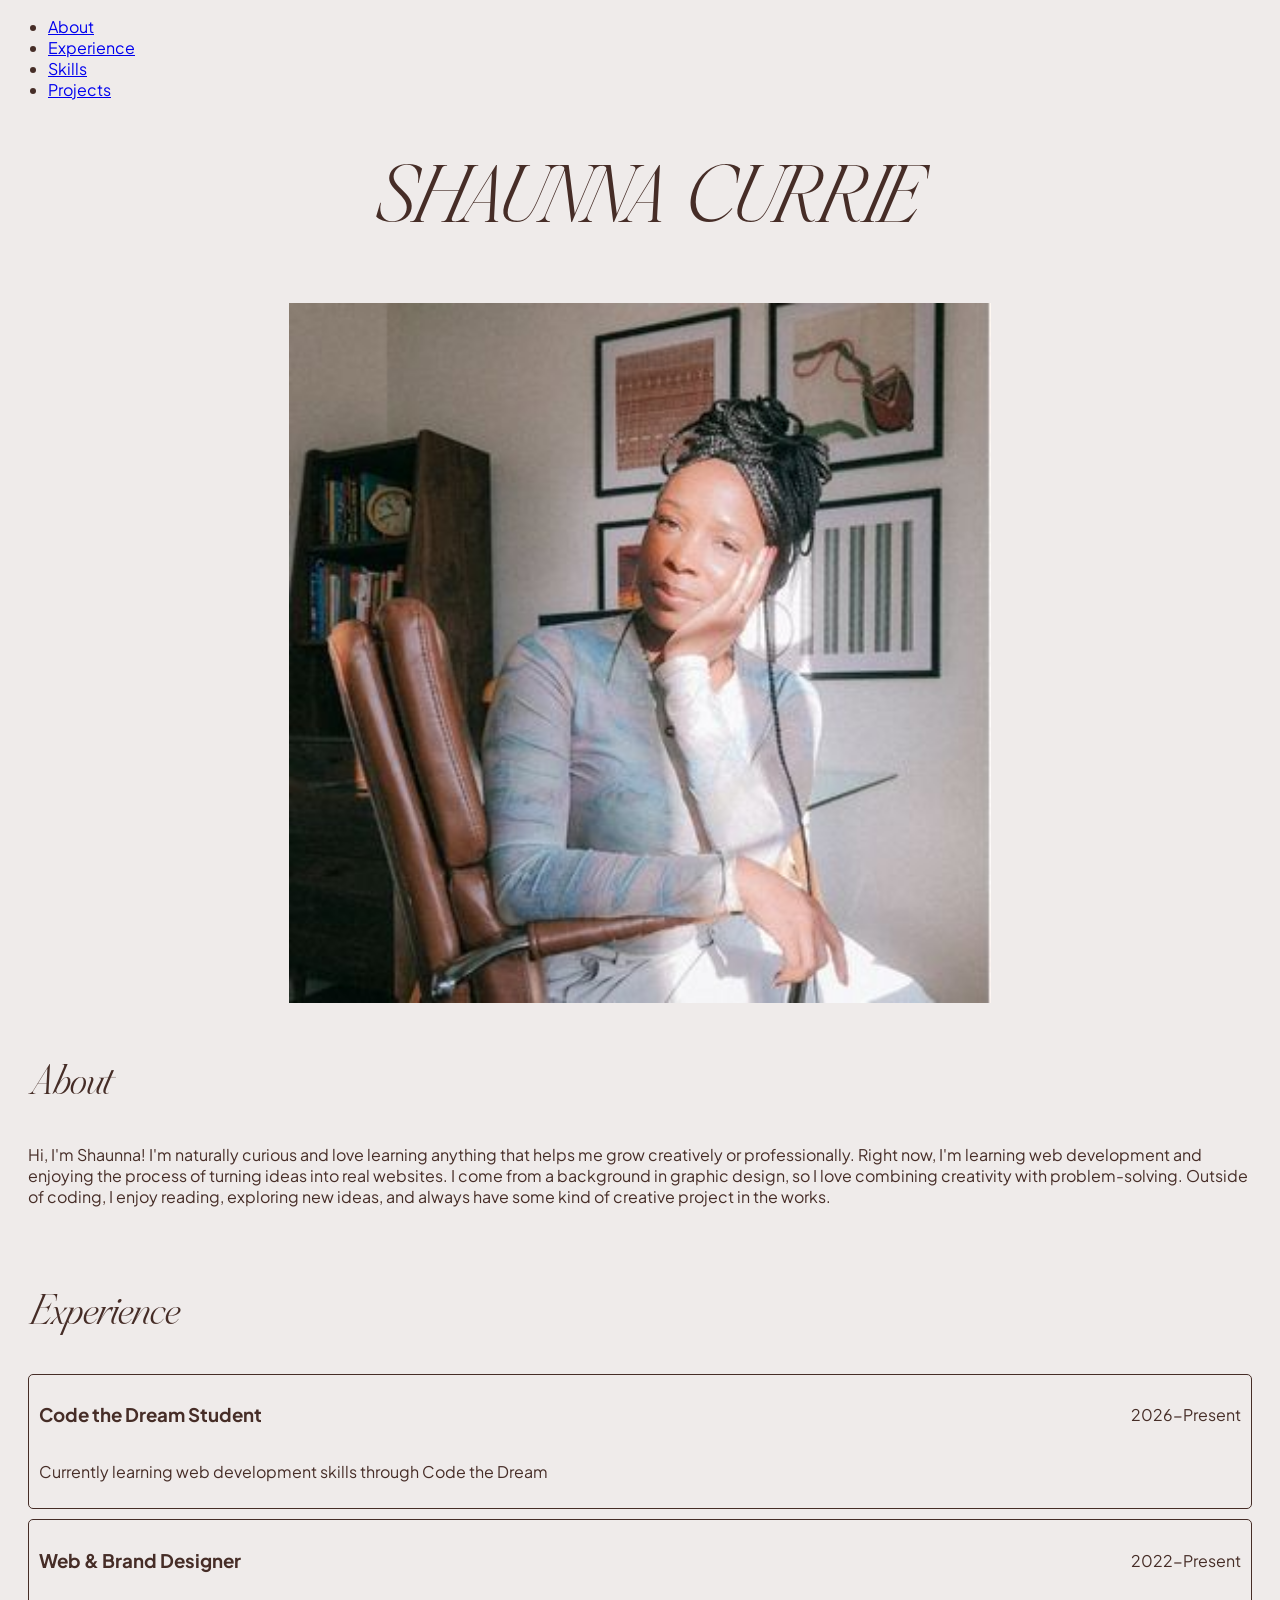
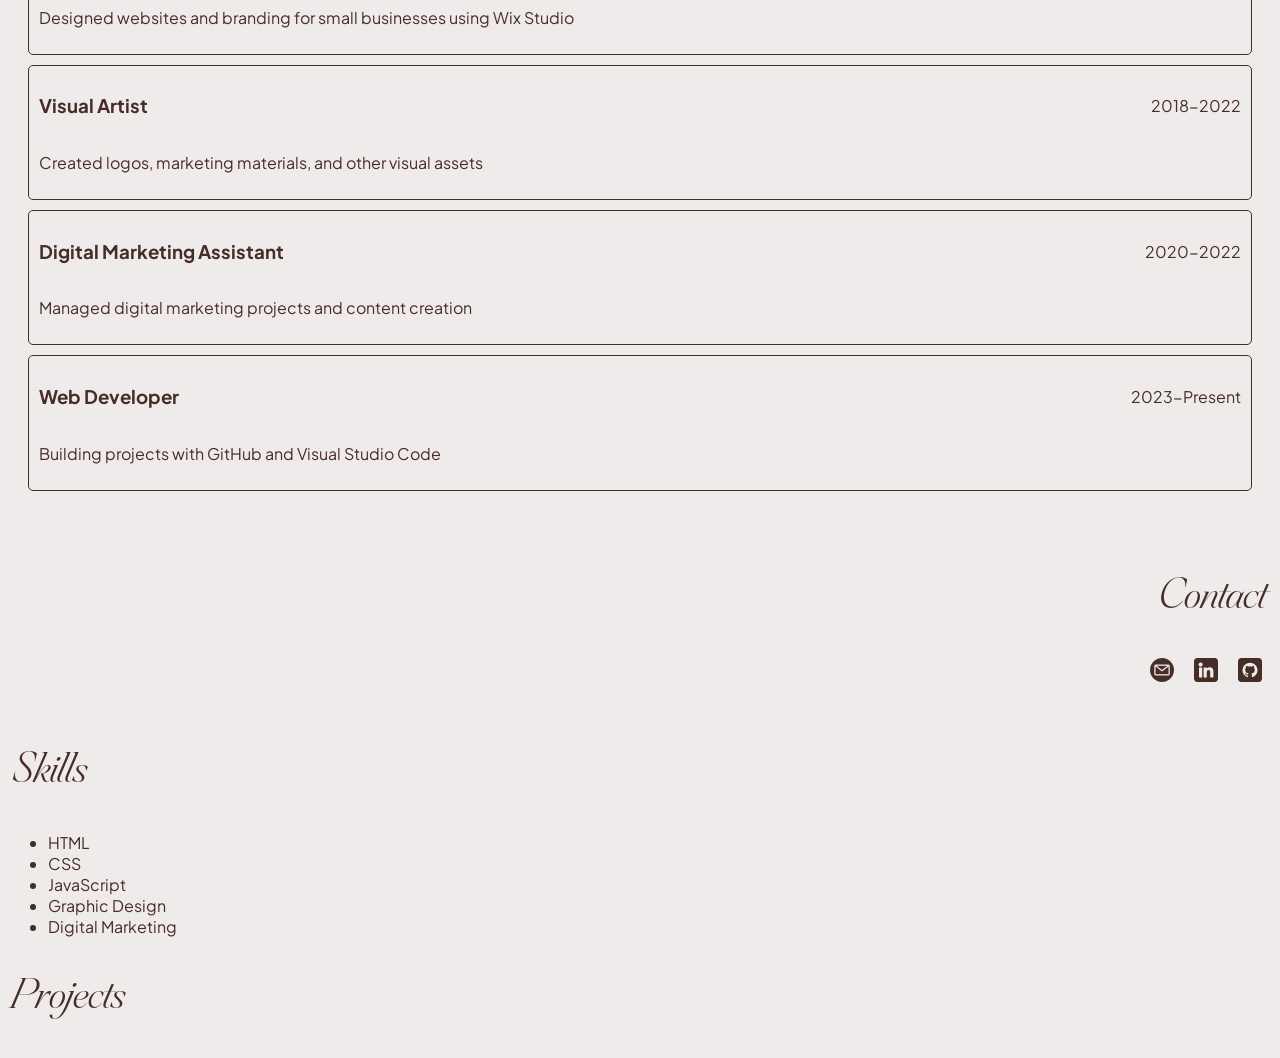
==== index.html @ 773d69e8 "boilerplate and content added" ====
<!DOCTYPE html>
<html lang="en">

<head>
    <title>Shaunna Currie's Portfolio</title>
    <meta charset="UTF-8">
    <meta name="viewport" content="width=device-width, initial-scale=1.0">

    <link rel="stylesheet" href="css/index.css">

    <link rel="preconnect" href="https://fonts.googleapis.com">
    <link rel="preconnect" href="https://fonts.gstatic.com" crossorigin>
    <link href="https://fonts.googleapis.com/css2?family=Plus+Jakarta+Sans:ital,wght@0,200..800;1,200..800&display=swap" rel="stylesheet">
</head>

<body>
<nav>
    <ul>
        <li><a href="#About">About</a></li>
        <li><a href="#Experience">Experience</a></li>
        <li><a href="#Skills">Skills</a></li>
        <li><a href="#Projects">Projects</a></li>
    </ul>
</nav>

<h1>Shaunna Currie</h1>

<img class="profile-img" src="images/aboutpage.jpg" alt="Shaunna Currie">

<section id ="About">
<h2>About</h2>
<p>Hi, I'm Shaunna! I'm naturally curious and love learning anything that helps
    me grow creatively or professionally. Right now, I'm learning web development
    and enjoying the process of turning ideas into real websites. I come from a
    background in graphic design, so I love combining creativity with
    problem-solving. Outside of coding, I enjoy reading, exploring new ideas,
    and always have some kind of creative project in the works.</p>
</section>

<section id="Experience">
    <h2>Experience</h2>
    <ul>
        <li>
            <div class="experience-header">
                <h3>Code the Dream Student</h3>
                <span>2026-Present</span>
            </div>
            <p>Currently learning web development skills through Code the Dream</p>
        </li>

        <li>
            <div class="experience-header">
                <h3>Web & Brand Designer</h3>
                <span>2022-Present</span>
            </div>
            <p>Designed websites and branding for small businesses using Wix Studio</p>
        </li>

        <li>
            <div class="experience-header">
                <h3>Visual Artist</h3>
                <span>2018-2022</span>
            </div>
            <p>Created logos, marketing materials, and other visual assets</p>
        </li>

        <li>
            <div class="experience-header">
                <h3>Digital Marketing Assistant</h3>
                <span>2020-2022</span>
            </div>
            <p>Managed digital marketing projects and content creation</p>
        </li>
        <li>
            <div class="experience-header">
                <h3>Web Developer</h3>
                <span>2023-Present</span>
            </div>
            <p>Building projects with GitHub and Visual Studio Code</p>
        </li>
    </ul>
</section>

<section id="Contact">
    <h2>Contact</h2>
    <ul>
    <li><a href="mailto:leeshaunnaslaughter@gmail.com">
        <img src="icons/email.png" alt="Email"></a></li>

    <li><a href="https://www.linkedin.com/in/shaunnacurrie/" target="_blank" rel="noopener noreferrer">
        <img src="icons/linkedin.png" alt="LinkedIn"></a></li>
        
    <li><a href="https://github.com/shaunna1116" target="_blank" rel="noopener noreferrer">
        <img src="icons/github.png" alt="GitHub"></a></li>
</ul>
</section>

<section id="Skills">
    <h2>Skills</h2>
    <ul>
        <li>HTML</li>
        <li>CSS</li>
        <li>JavaScript</li>
        <li>Graphic Design</li>
        <li>Digital Marketing</li>
    </ul>
</section>

<section id="Projects">
    <h2>Projects</h2>
    <ul>
        
    </ul>
</section>

</body>
</html>
---- css/index.css ----
@font-face {
    font-family: 'Bethany Elingston';
    src: url('../fonts/Bethany Elingston.otf');
}

@font-face {
    font-family: 'Griffiths';
    src: url('../fonts/Griffiths.otf');
}

body {
    background-color: #efebea;
    color: #462d27;
}

h1 {
    font-family: 'Griffiths', sans-serif;
    font-size: 80px;
    font-weight: 200;
    letter-spacing: -.2px;
    text-transform: uppercase;
    text-align: center;
}

h2{
    font-family: 'Griffiths', sans-serif;
    font-size: 42px;
    font-weight: 200;
}

p {
    font-family: 'Plus Jakarta Sans', sans-serif;
    font-size: 16px;
    font-weight: 400;
}

li {
    font-family: 'Plus Jakarta Sans', sans-serif;
}

a {
    font-family: 'Plus Jakarta Sans', sans-serif;
}

.profile-img {
    max-width: 100%;
    height: 700px;
    object-fit: cover;
    display: block;
    margin: 0 auto;
}

#About {
 margin: 10px;
 padding: 10px;     
}

#Experience {
    margin: 10px;
    padding: 10px;
}

#Experience li {
    background-color: #efebea;
    padding: 10px;
    margin-bottom: 10px;
    border-radius: 5px;
    border: 1px solid #462d27;
}
.experience-header {
    display: flex;
    justify-content: space-between;
    align-items: center;
}

#Experience ul {
    list-style-type: none;
    padding: 0;
}

#Contact {
    margin-bottom: 10px;
    padding: 10px;
    text-align: right;
}

#Contact ul {
    display: inline-block;
    text-align: left;
    display: flex;
    justify-content: right;
    gap: 20px;
    list-style-type: none;
    padding: 0;
}
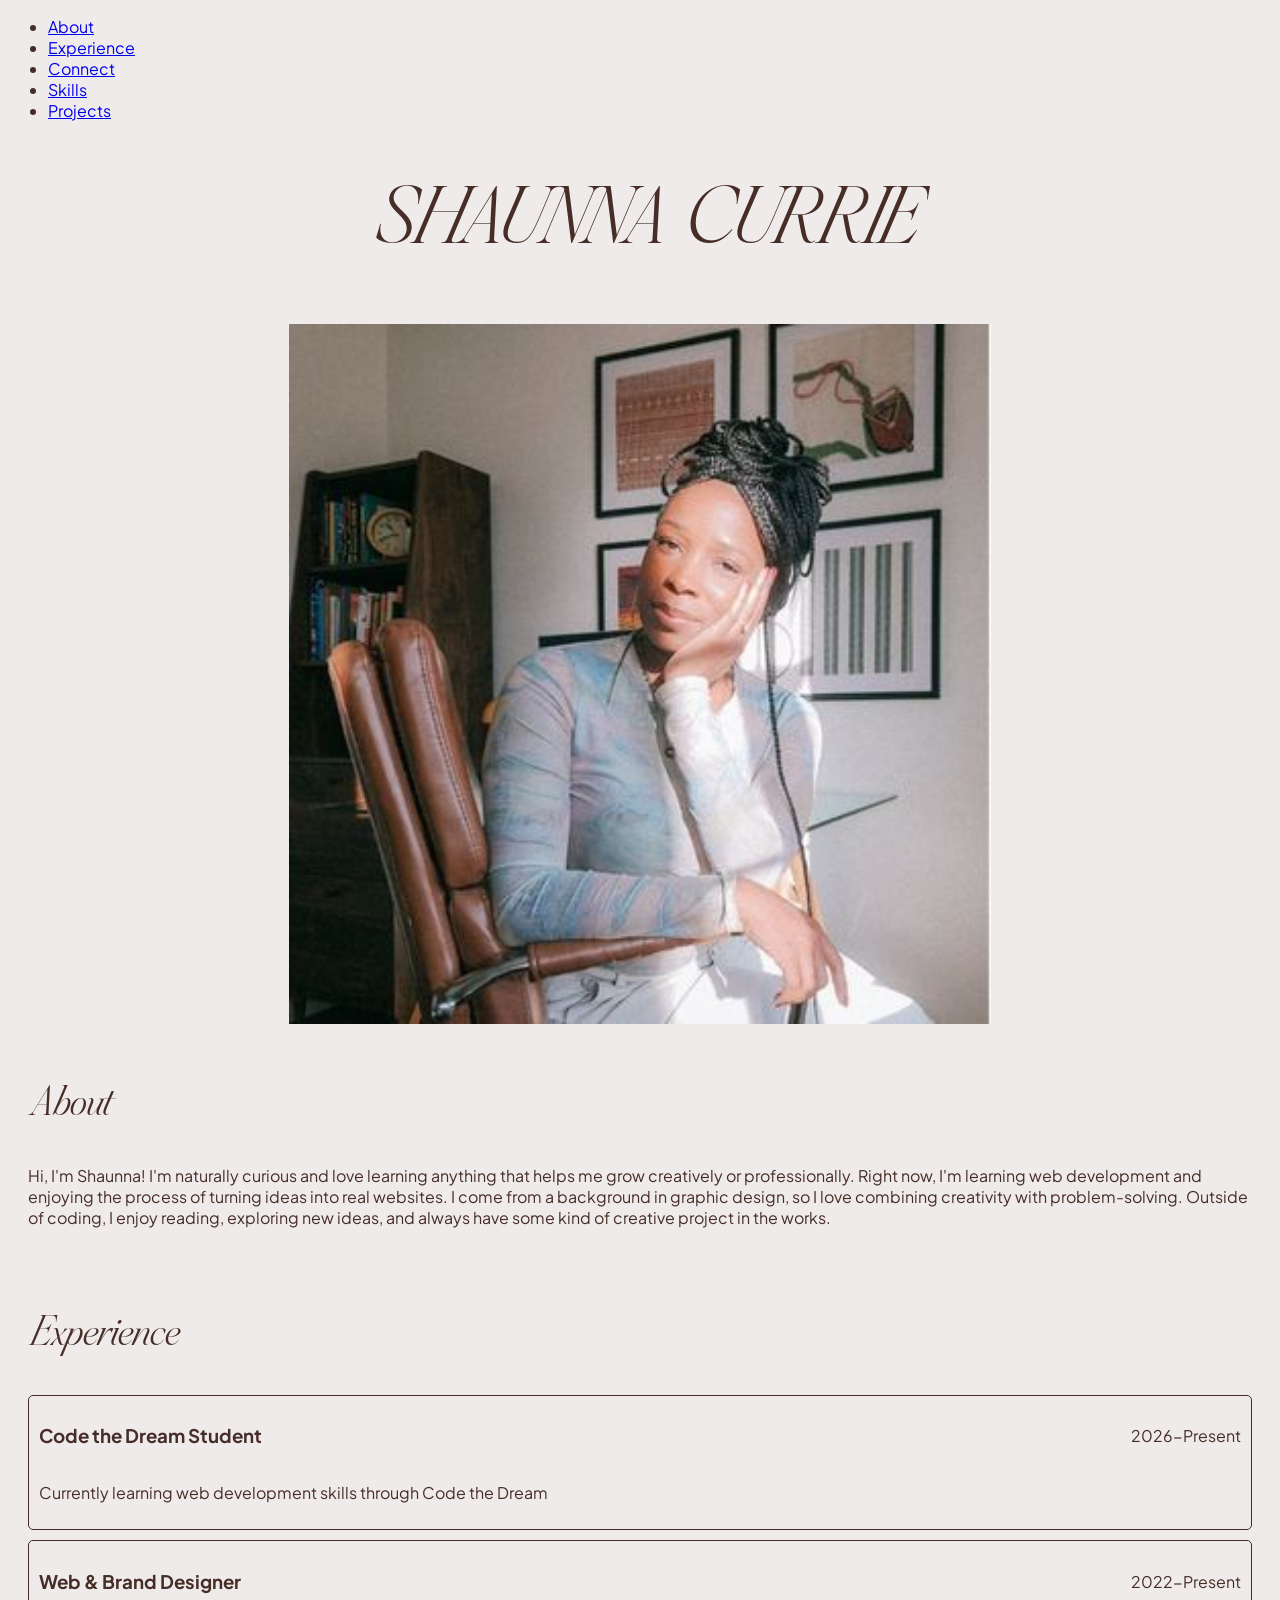
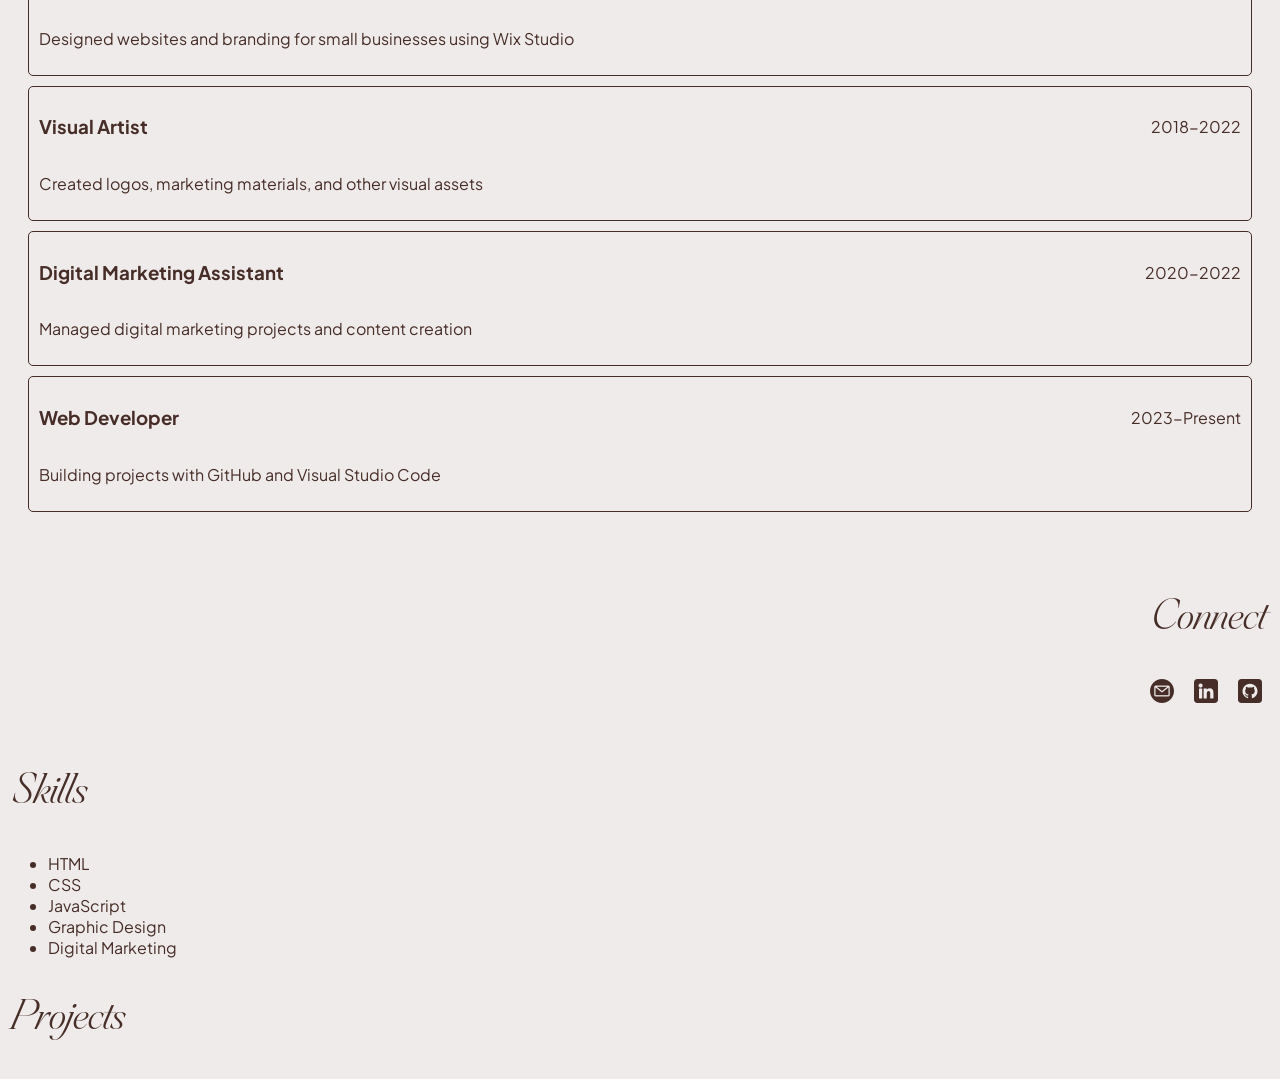
==== commit 949ba57e: "fix lesson 6 revisions" ====
--- a/index.html
+++ b/index.html
@@ -18,6 +18,7 @@
     <ul>
         <li><a href="#About">About</a></li>
         <li><a href="#Experience">Experience</a></li>
+        <li><a href="#Connect">Connect</a></li>
         <li><a href="#Skills">Skills</a></li>
         <li><a href="#Projects">Projects</a></li>
     </ul>
@@ -81,15 +82,15 @@
     </ul>
 </section>
 
-<section id="Contact">
-    <h2>Contact</h2>
+<section id="Connect">
+    <h2>Connect</h2>
     <ul>
     <li><a href="mailto:leeshaunnaslaughter@gmail.com">
         <img src="icons/email.png" alt="Email"></a></li>
 
     <li><a href="https://www.linkedin.com/in/shaunnacurrie/" target="_blank" rel="noopener noreferrer">
         <img src="icons/linkedin.png" alt="LinkedIn"></a></li>
-        
+
     <li><a href="https://github.com/shaunna1116" target="_blank" rel="noopener noreferrer">
         <img src="icons/github.png" alt="GitHub"></a></li>
 </ul>
--- a/css/index.css
+++ b/css/index.css
@@ -78,13 +78,13 @@
     padding: 0;
 }
 
-#Contact {
+#Connect {
     margin-bottom: 10px;
     padding: 10px;
     text-align: right;
 }
 
-#Contact ul {
+#Connect ul {
     display: inline-block;
     text-align: left;
     display: flex;
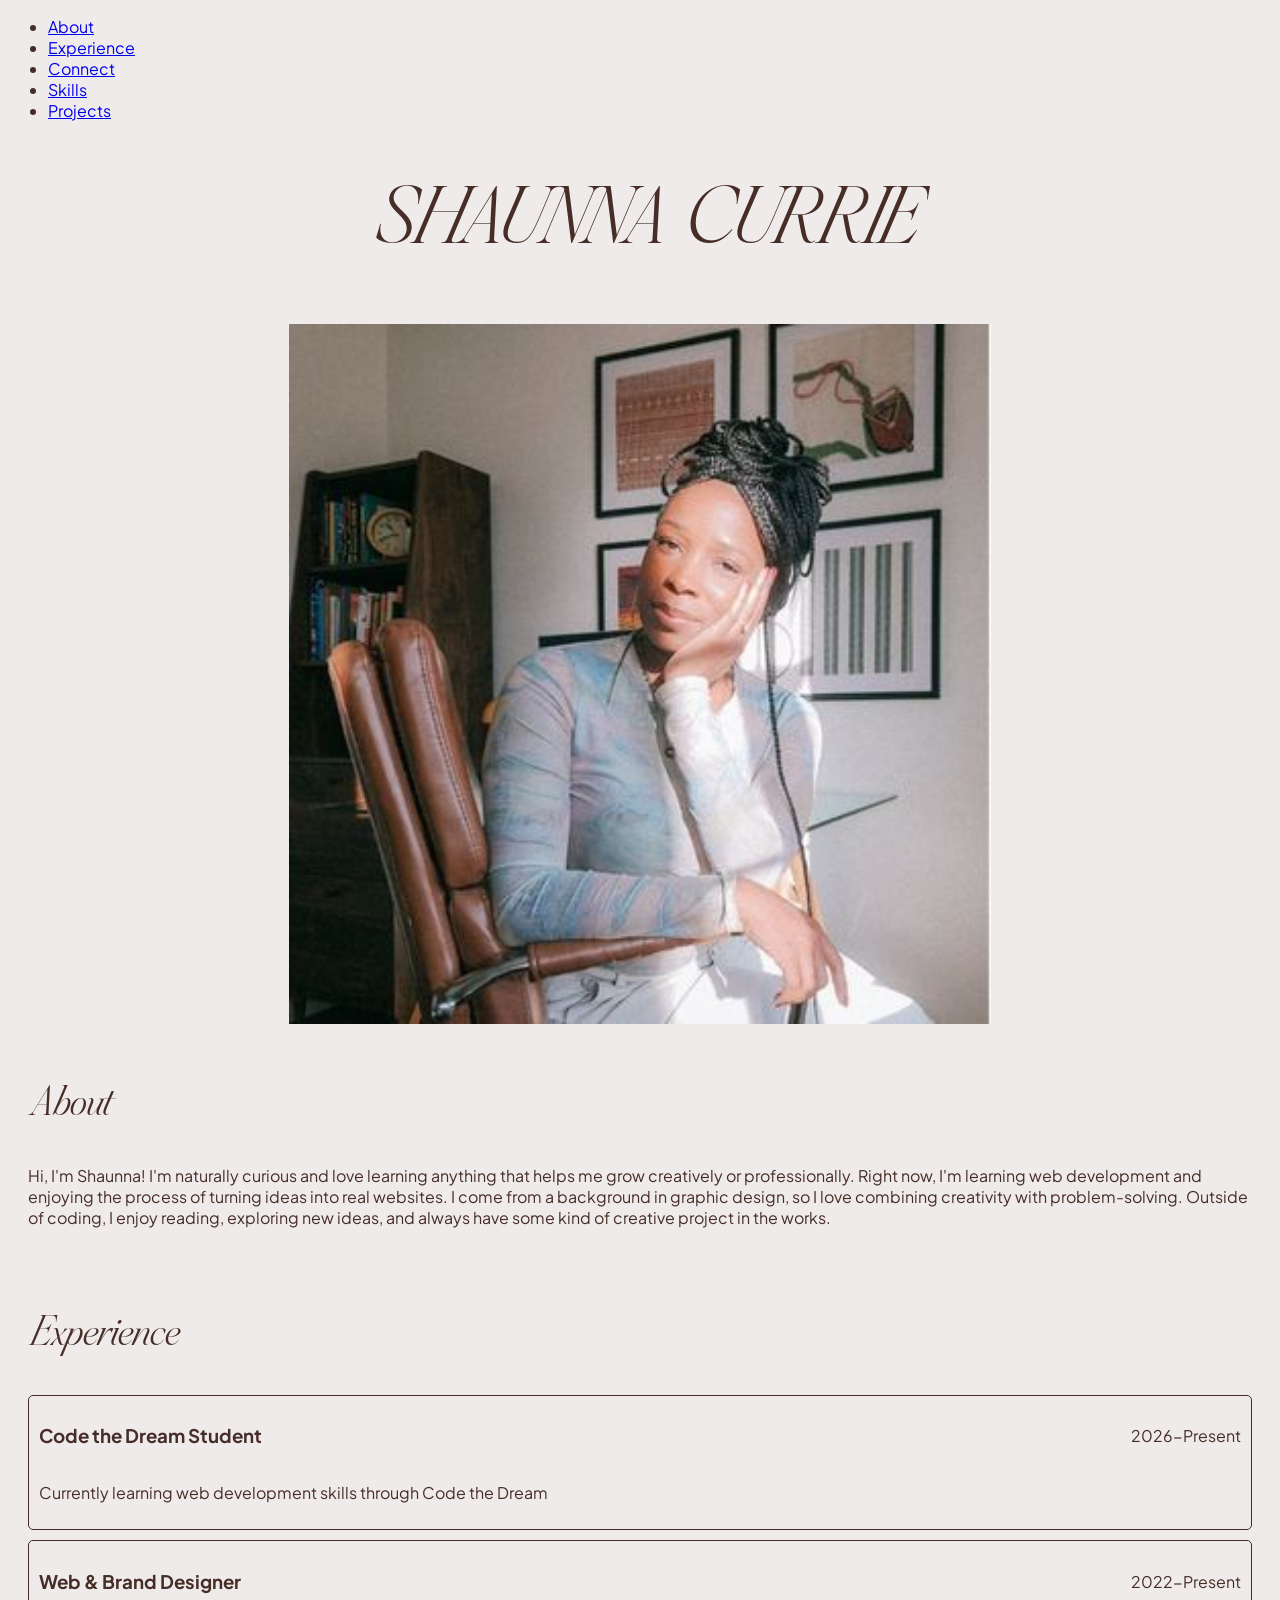
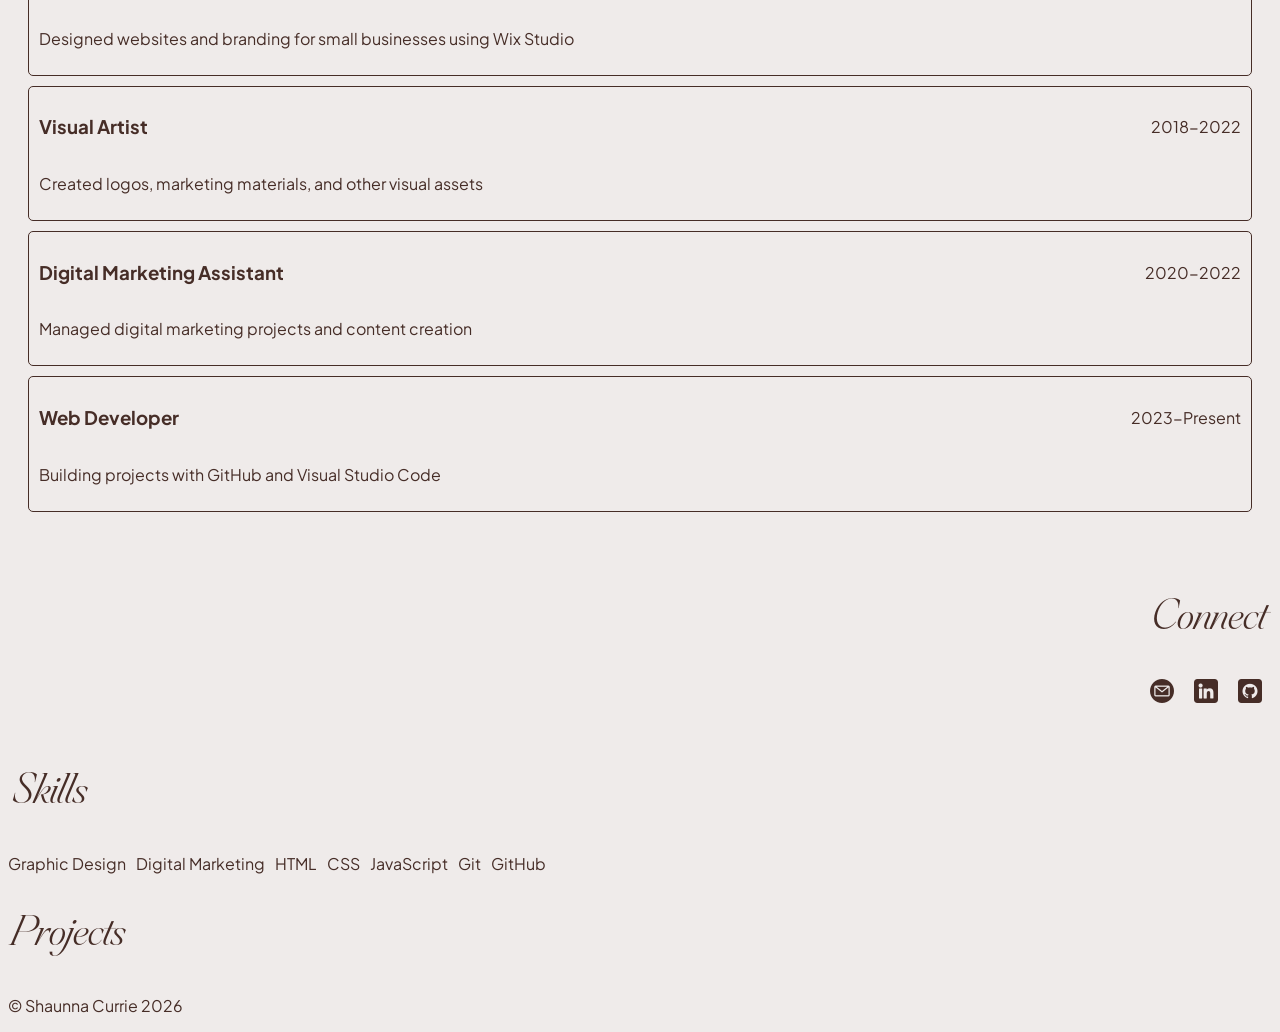
==== commit fe7ea8e7: "js added, created footer and skill" ====
--- a/index.html
+++ b/index.html
@@ -99,9 +99,6 @@
 <section id="Skills">
     <h2>Skills</h2>
     <ul>
-        <li>HTML</li>
-        <li>CSS</li>
-        <li>JavaScript</li>
         <li>Graphic Design</li>
         <li>Digital Marketing</li>
     </ul>
@@ -114,5 +111,7 @@
     </ul>
 </section>
 
+<script src="js/index.js"></script>
+
 </body>
 </html>
--- a/css/index.css
+++ b/css/index.css
@@ -94,4 +94,12 @@
     padding: 0;
 }
 
+#Skills ul {
+    display: flex;
+    flex-wrap: wrap;
+    gap: 10px;
+    list-style-type: none;
+    padding: 0;
+}
 
+
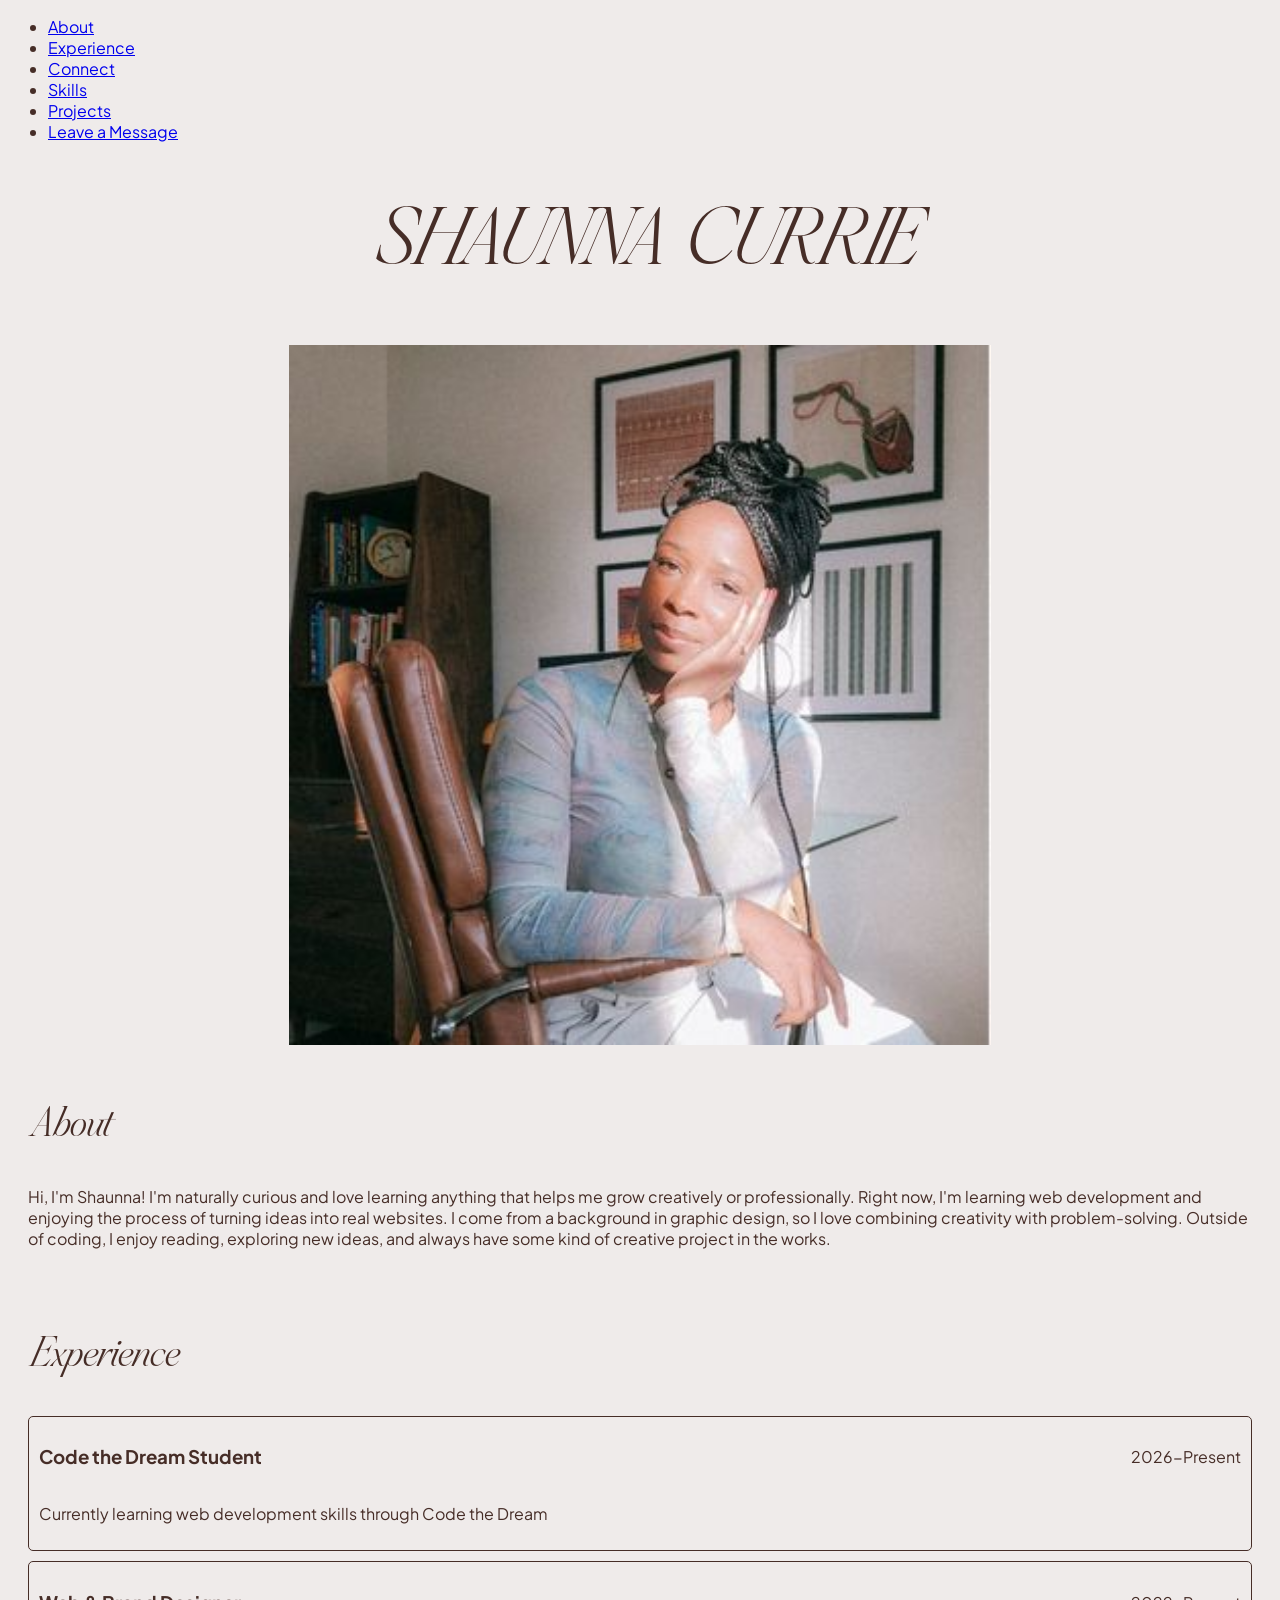
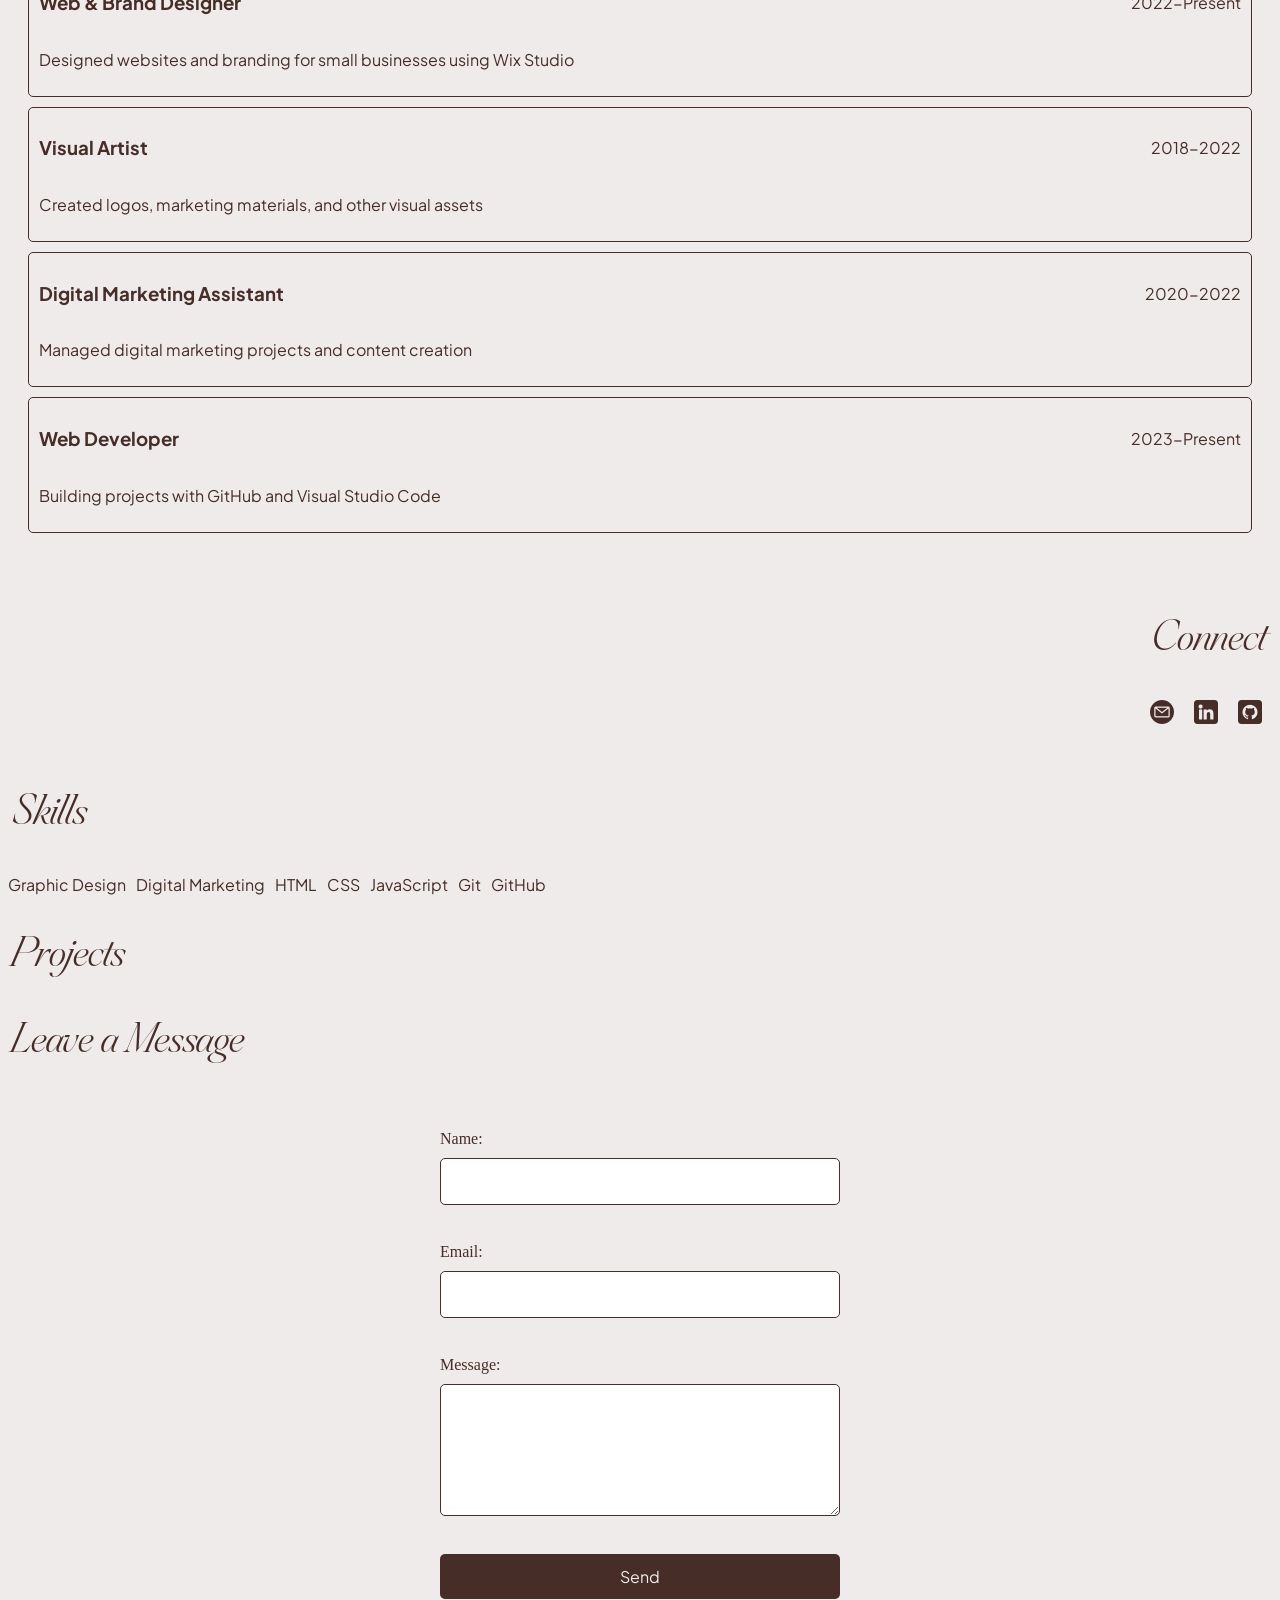
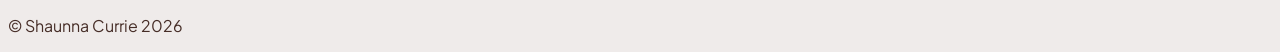
==== commit 3e5e2de8: "form and functionality added" ====
--- a/index.html
+++ b/index.html
@@ -21,6 +21,7 @@
         <li><a href="#Connect">Connect</a></li>
         <li><a href="#Skills">Skills</a></li>
         <li><a href="#Projects">Projects</a></li>
+        <li><a href="#LeaveMessage">Leave a Message</a></li>
     </ul>
 </nav>
 
@@ -111,6 +112,32 @@
     </ul>
 </section>
 
+<section id="LeaveMessage">
+    <h2>Leave a Message</h2>
+    <form name="leave_message">
+        <br>
+        <label for="username">Name:</label>
+        <input type="text" name="userName" id="username" required>
+
+        <br>
+        <label for="email">Email:</label>
+        <input type="email" name="userEmail" id="email" required>
+
+        <br>
+        <label for="message">Message:</label>
+        <textarea name="userMessage" id="message" required></textarea>
+
+        <br>
+        <button type="submit">Send</button>
+    </form>
+</section>
+
+<section id="Messages">
+    <h2>Messages</h2>
+    <ul id="message-list"></ul>
+    
+</section>
+
 <script src="js/index.js"></script>
 
 </body>
--- a/css/index.css
+++ b/css/index.css
@@ -102,4 +102,65 @@
     padding: 0;
 }
 
+#LeaveMessage form {
+    display: flex;
+    flex-direction: column;
+    gap: 10px;
+    max-width: 400px;
+    margin: 0 auto;
+}
 
+#LeaveMessage input {
+    width: 100%;
+    padding: 12px;
+    border: 1px solid #462d27;
+    border-radius: 5px;
+    font-size: 16px;
+    font-family: 'Plus Jakarta Sans', sans-serif;
+    box-sizing: border-box;
+}
+
+#LeaveMessage textarea {
+    width: 100%;
+    padding: 44px;
+    border: 1px solid #462d27;
+    border-radius: 5px;
+    font-size: 16px;
+    font-family: 'Plus Jakarta Sans', sans-serif;
+    box-sizing: border-box;
+}
+
+#LeaveMessage textarea {
+    resize: vertical;
+    min-height: 120px;
+}
+
+#LeaveMessage button {
+    padding: 12px 20px;
+    font-size: 16px;
+    min-height: 44px;
+    cursor: pointer;
+}
+
+#LeaveMessage button[type="submit"] {
+    background-color: #462d27;
+    color: #efebea;
+    padding: 12px;
+    border: none;
+    border-radius: 5px;
+    cursor: pointer;
+    font-family: 'Plus Jakarta Sans', sans-serif;
+}
+
+#Messages:has(ul:empty) {
+    display: none;
+}   
+
+#message-list {
+    list-style-type: none;
+    padding: 0;
+}
+
+
+
+
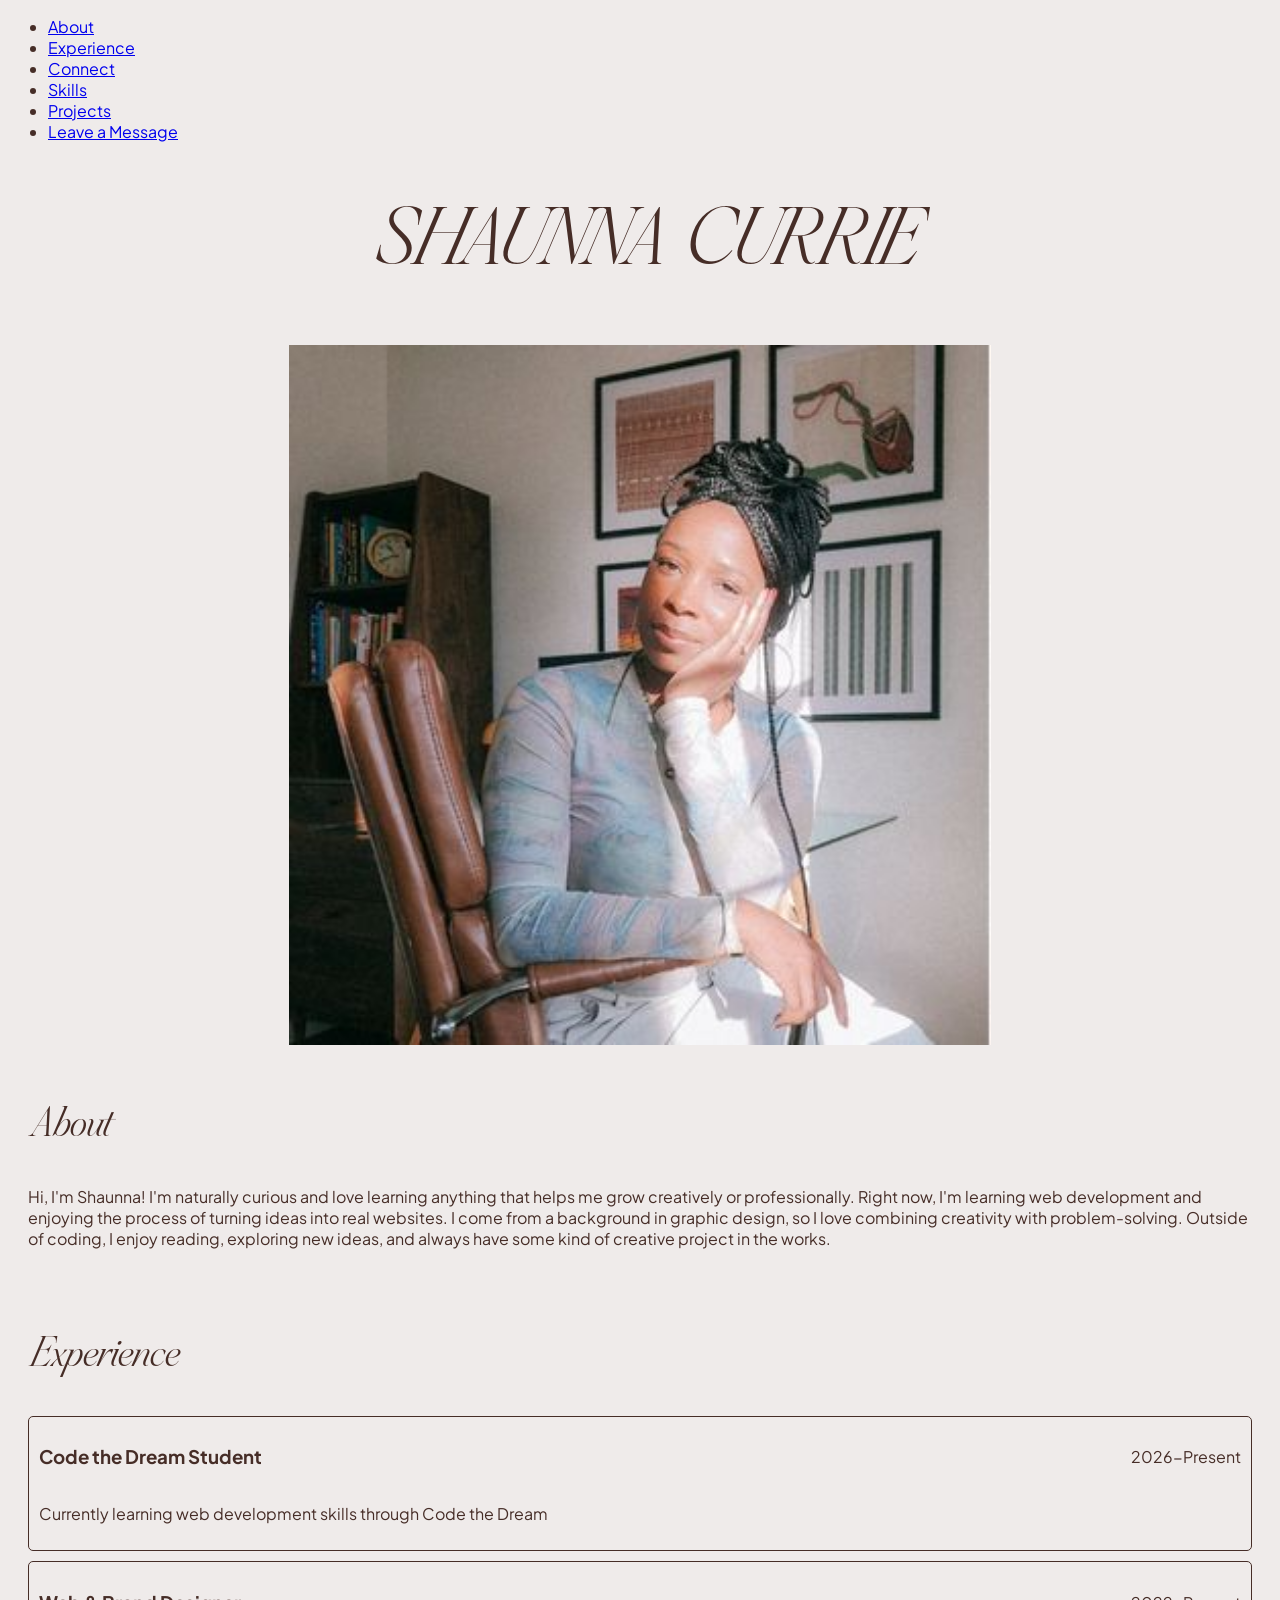
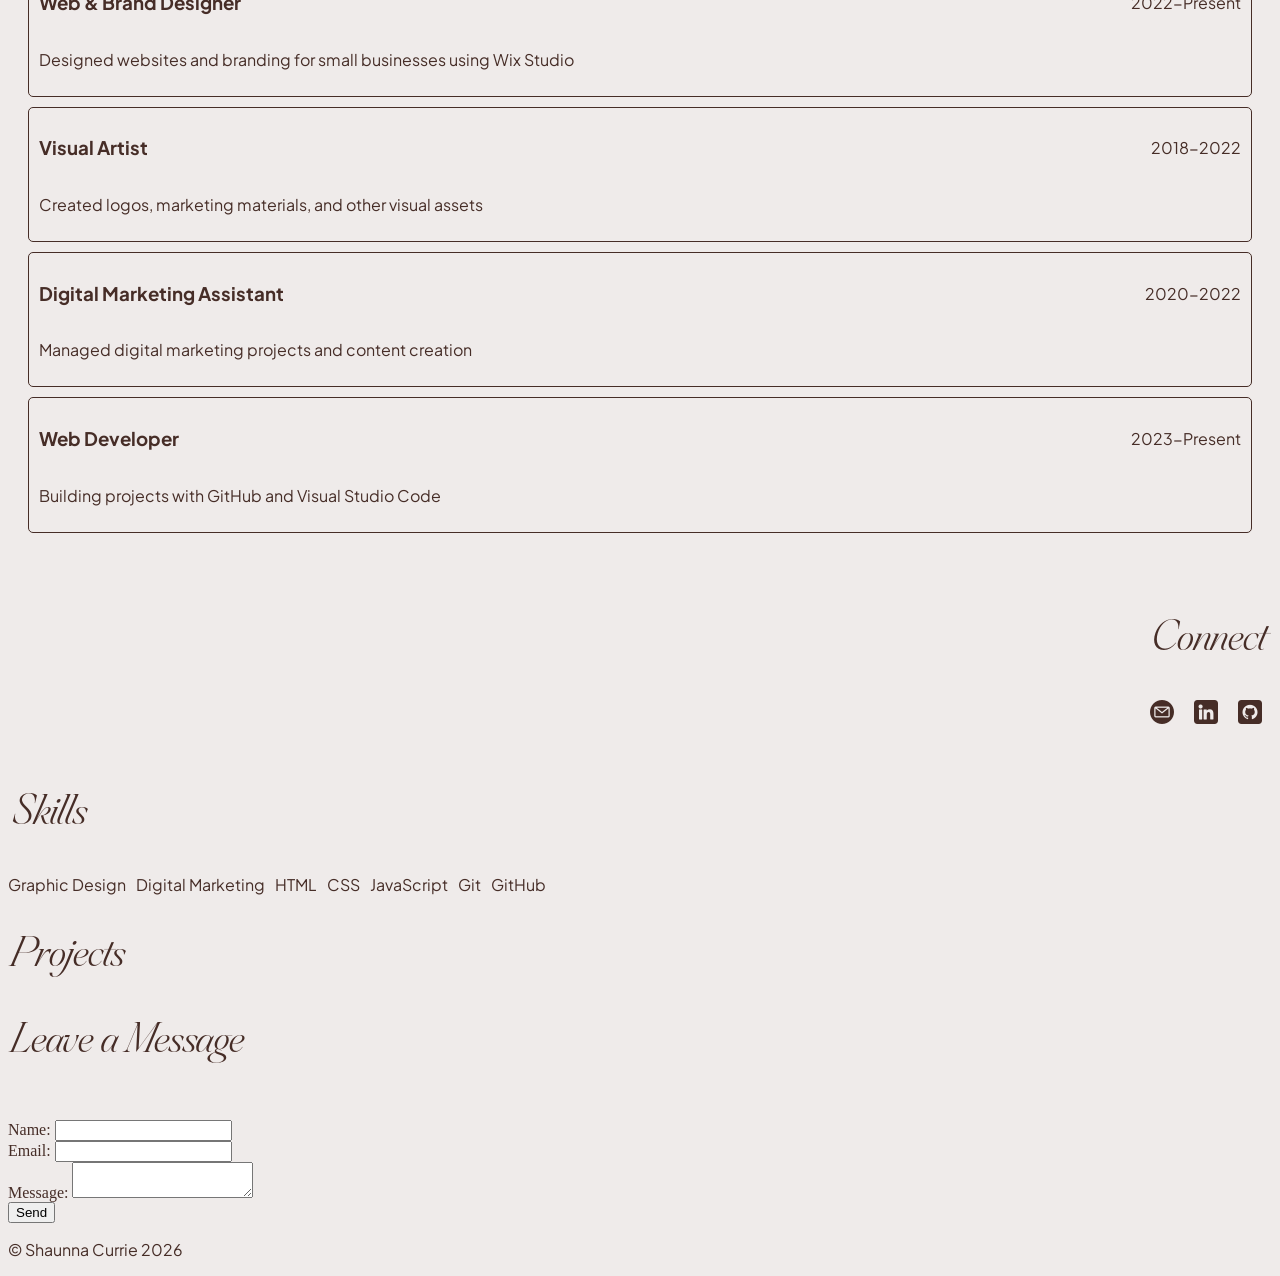
==== commit cbaafa91: "address feedback updates" ====
--- a/index.html
+++ b/index.html
@@ -21,7 +21,7 @@
         <li><a href="#Connect">Connect</a></li>
         <li><a href="#Skills">Skills</a></li>
         <li><a href="#Projects">Projects</a></li>
-        <li><a href="#LeaveMessage">Leave a Message</a></li>
+        <li><a href="#Leave a Message">Leave a Message</a></li>
     </ul>
 </nav>
 
@@ -112,30 +112,30 @@
     </ul>
 </section>
 
-<section id="LeaveMessage">
+<section id="Leave a Message">
     <h2>Leave a Message</h2>
     <form name="leave_message">
         <br>
         <label for="username">Name:</label>
-        <input type="text" name="userName" id="username" required>
+        <input type="text" name="usersName" id="username" required>
 
         <br>
         <label for="email">Email:</label>
-        <input type="email" name="userEmail" id="email" required>
+        <input type="email" name="usersEmail" id="email" required>
 
         <br>
         <label for="message">Message:</label>
-        <textarea name="userMessage" id="message" required></textarea>
+        <textarea name="usersMessage" id="message" required></textarea>
 
         <br>
         <button type="submit">Send</button>
     </form>
 </section>
 
-<section id="Messages">
+<section id="messages">
     <h2>Messages</h2>
     <ul id="message-list"></ul>
-    
+
 </section>
 
 <script src="js/index.js"></script>
--- a/css/index.css
+++ b/css/index.css
@@ -152,7 +152,7 @@
     font-family: 'Plus Jakarta Sans', sans-serif;
 }
 
-#Messages:has(ul:empty) {
+#messages:has(ul:empty) {
     display: none;
 }   
 
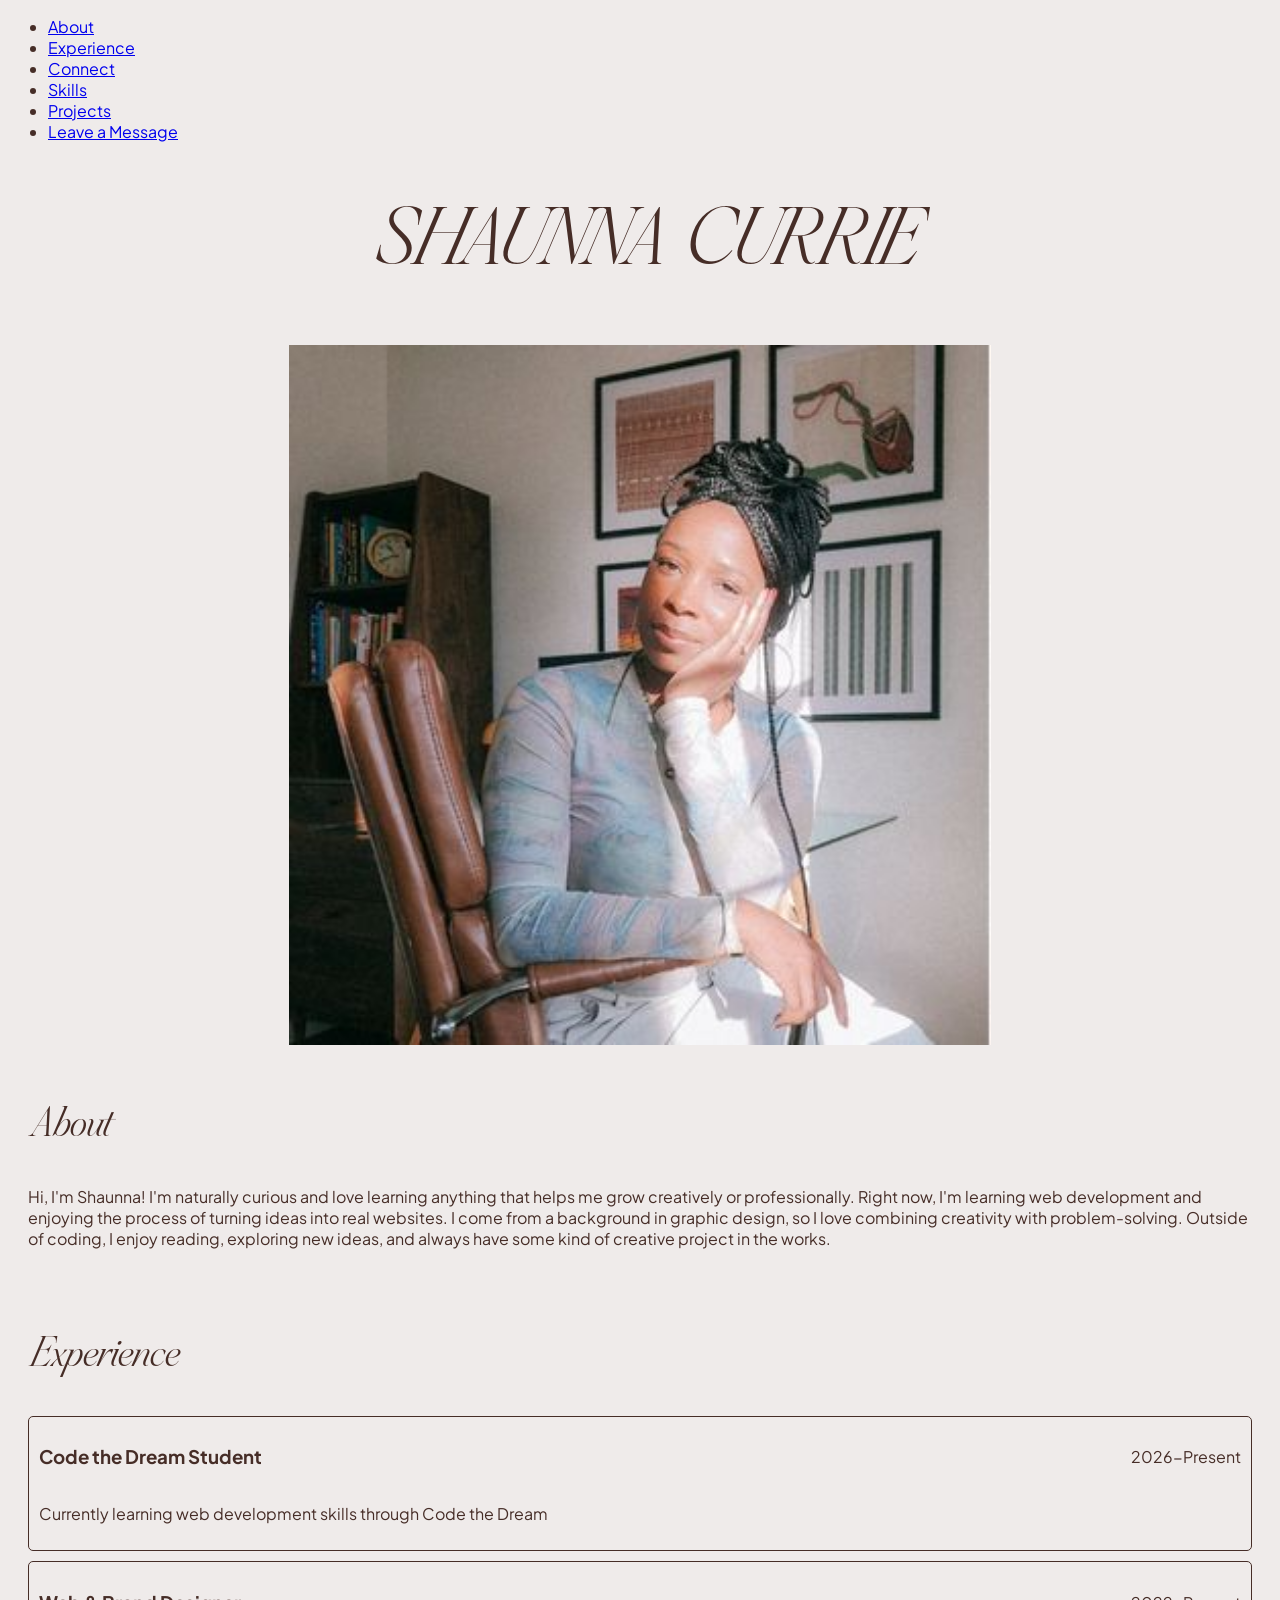
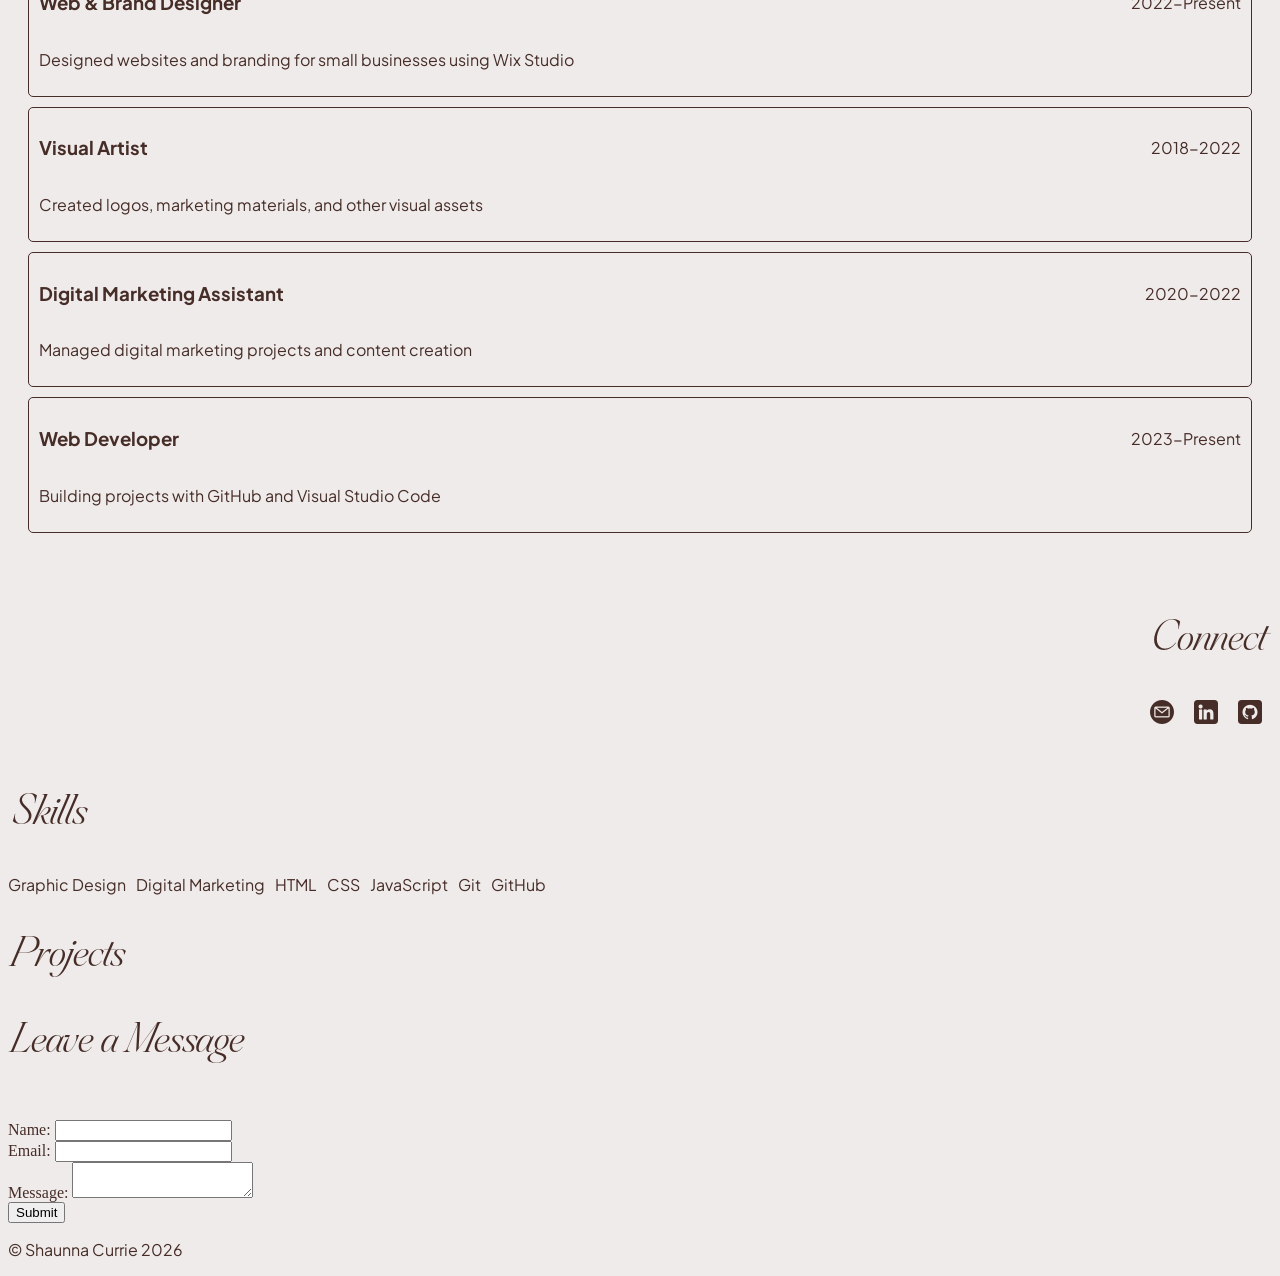
==== commit d83ae513: "update message section" ====
--- a/index.html
+++ b/index.html
@@ -21,7 +21,7 @@
         <li><a href="#Connect">Connect</a></li>
         <li><a href="#Skills">Skills</a></li>
         <li><a href="#Projects">Projects</a></li>
-        <li><a href="#Leave a Message">Leave a Message</a></li>
+        <li><a href="#leave_message">Leave a Message</a></li>
     </ul>
 </nav>
 
@@ -112,7 +112,7 @@
     </ul>
 </section>
 
-<section id="Leave a Message">
+<section id="leave_message">
     <h2>Leave a Message</h2>
     <form name="leave_message">
         <br>
@@ -128,7 +128,7 @@
         <textarea name="usersMessage" id="message" required></textarea>
 
         <br>
-        <button type="submit">Send</button>
+        <button type="submit">Submit</button>
     </form>
 </section>
 
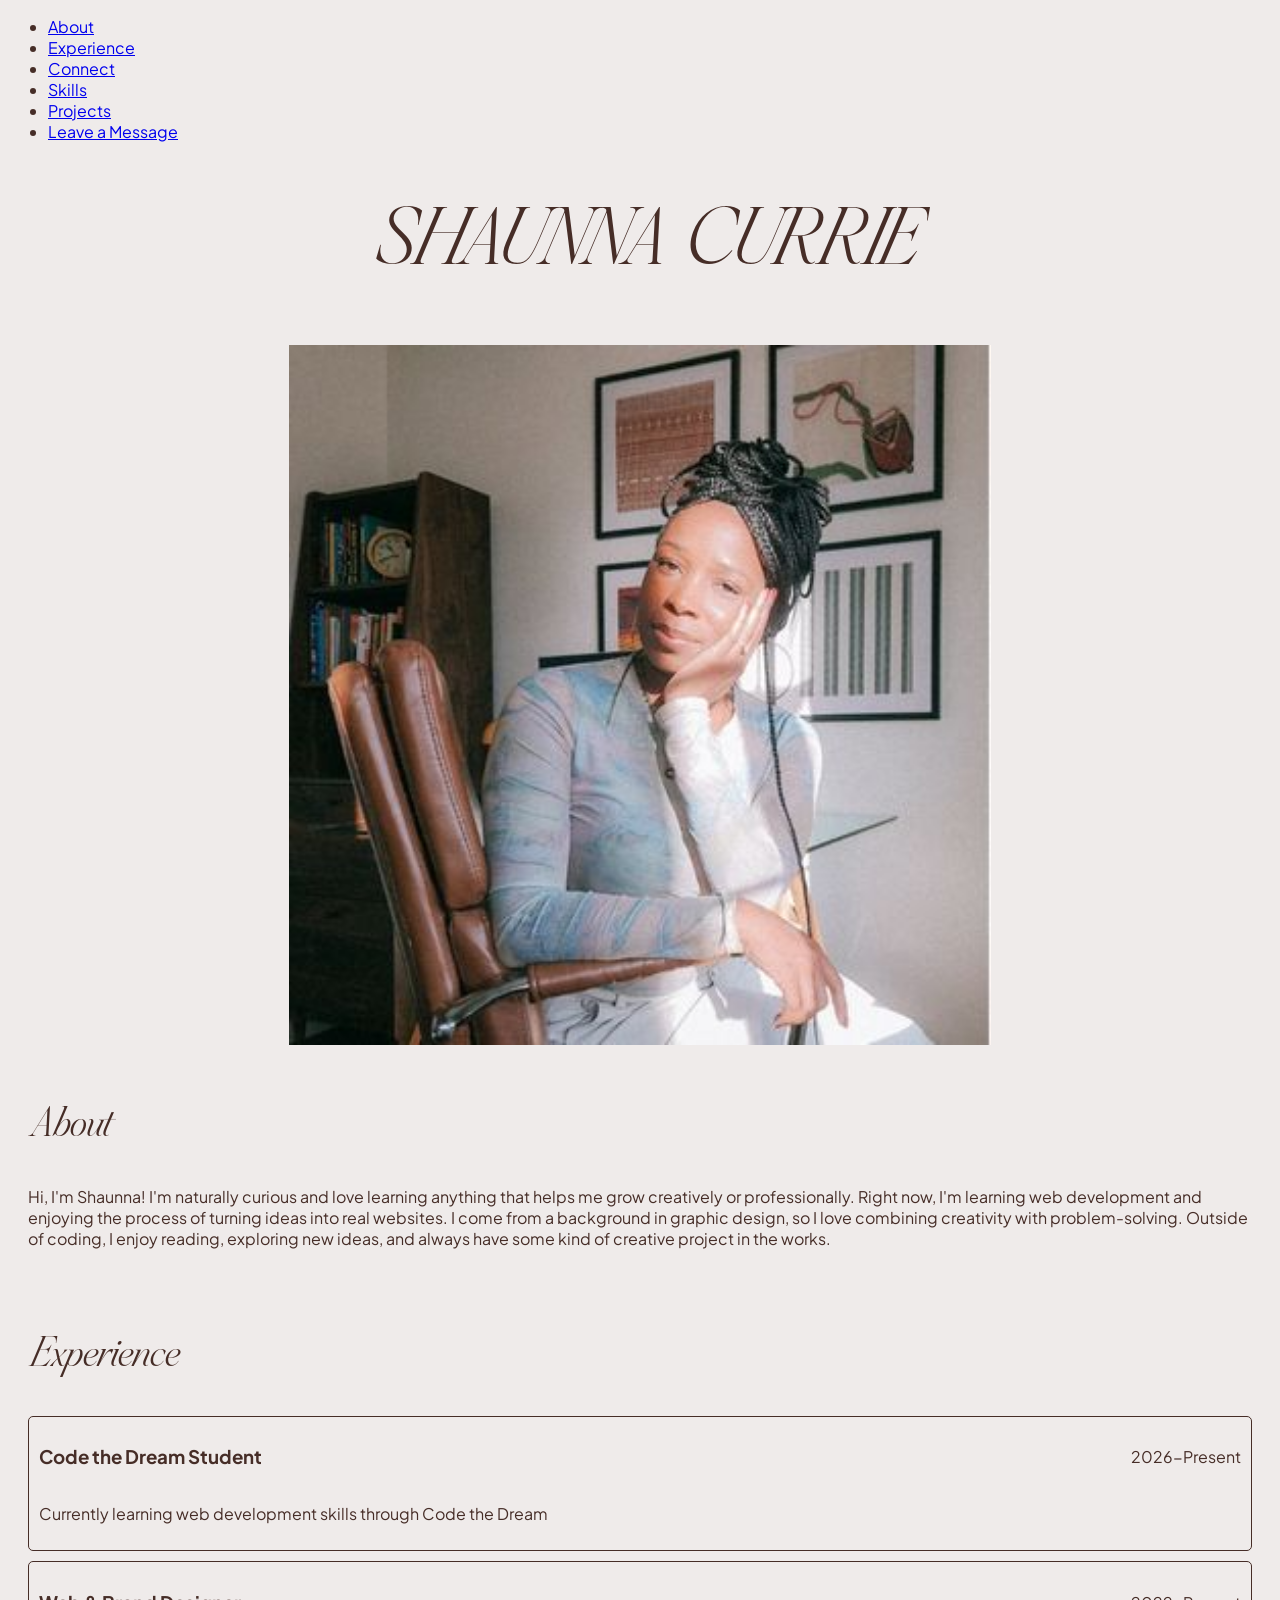
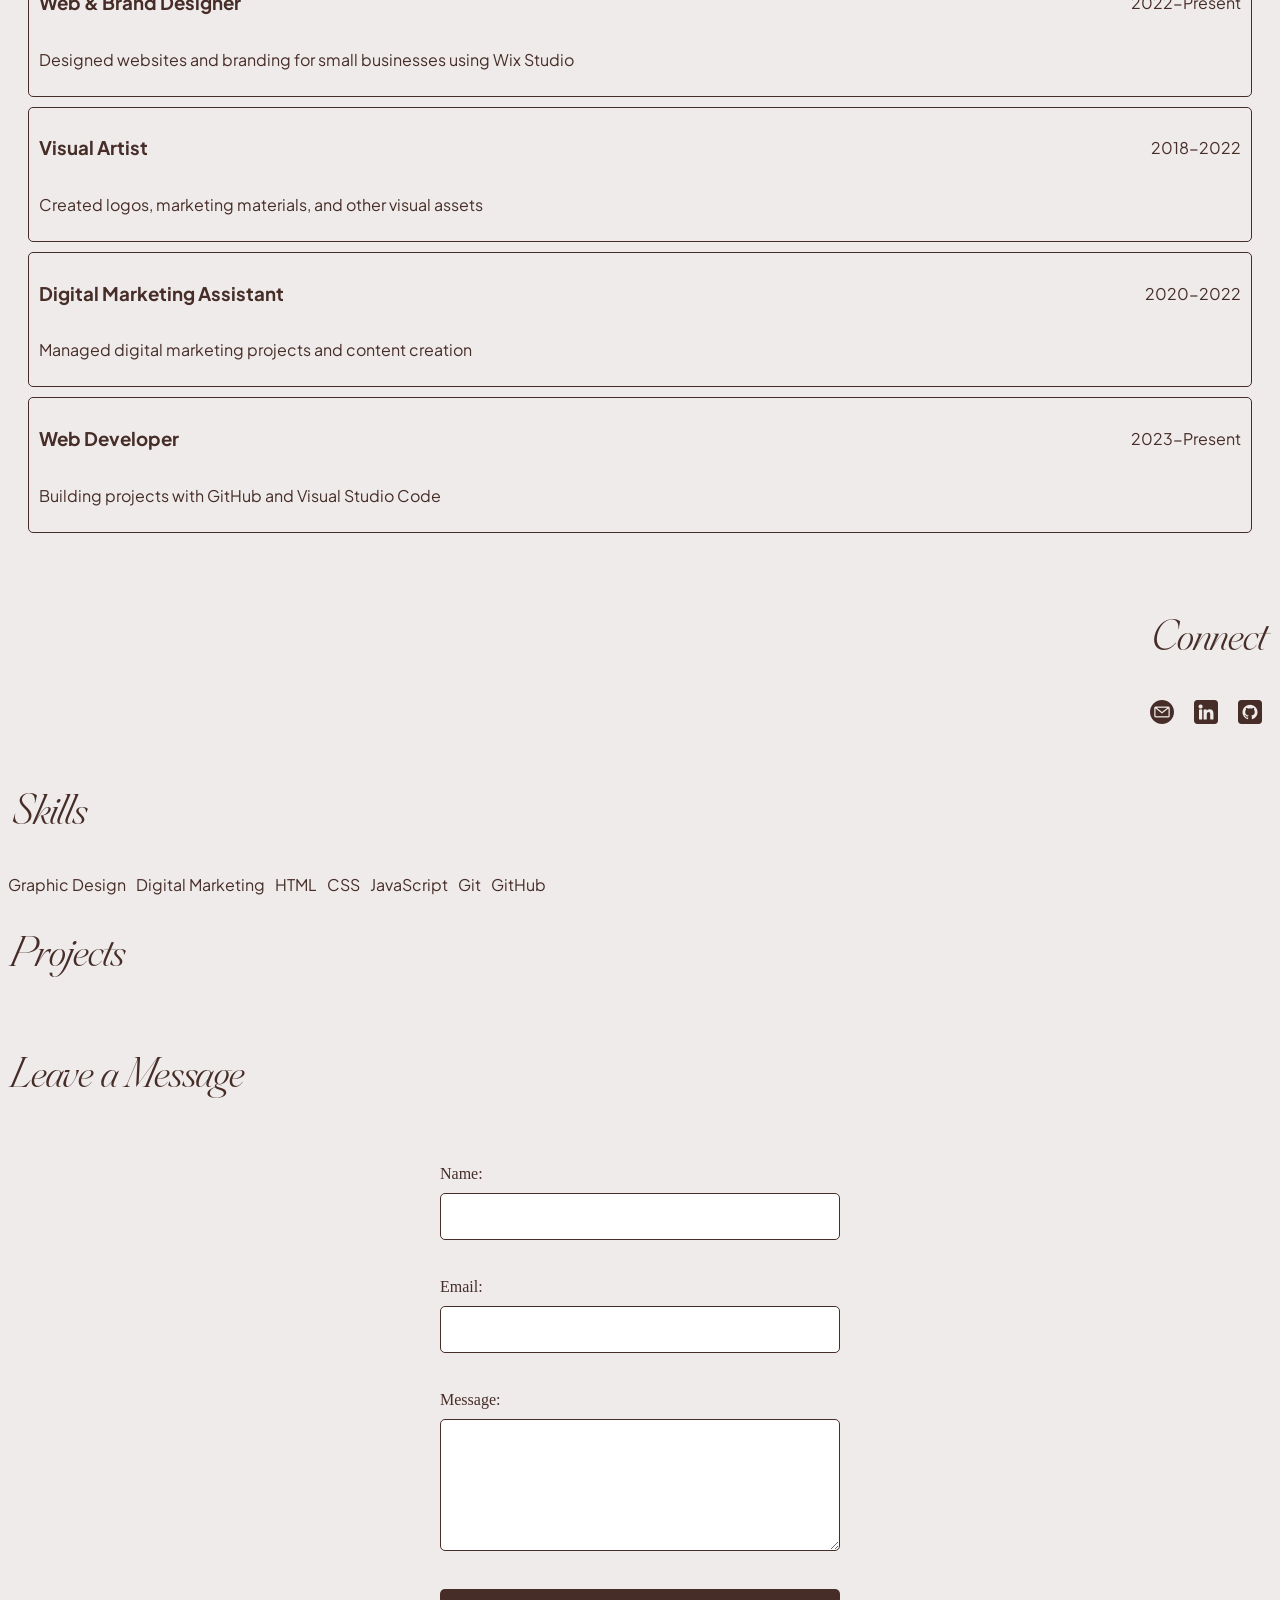
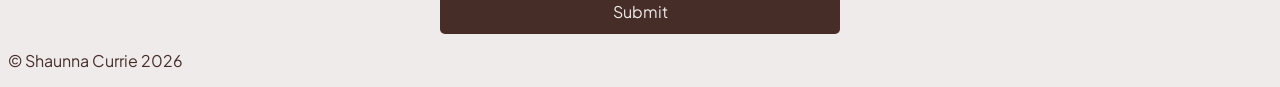
==== commit 1dcc967b: "API fetch completed" ====
--- a/index.html
+++ b/index.html
@@ -107,9 +107,7 @@
 
 <section id="Projects">
     <h2>Projects</h2>
-    <ul>
-        
-    </ul>
+    <ul></ul>
 </section>
 
 <section id="leave_message">
--- a/css/index.css
+++ b/css/index.css
@@ -102,7 +102,7 @@
     padding: 0;
 }
 
-#LeaveMessage form {
+#leave_message form {
     display: flex;
     flex-direction: column;
     gap: 10px;
@@ -110,7 +110,7 @@
     margin: 0 auto;
 }
 
-#LeaveMessage input {
+#leave_message input {
     width: 100%;
     padding: 12px;
     border: 1px solid #462d27;
@@ -120,7 +120,7 @@
     box-sizing: border-box;
 }
 
-#LeaveMessage textarea {
+#leave_message textarea {
     width: 100%;
     padding: 44px;
     border: 1px solid #462d27;
@@ -130,19 +130,19 @@
     box-sizing: border-box;
 }
 
-#LeaveMessage textarea {
+#leave_message textarea {
     resize: vertical;
     min-height: 120px;
 }
 
-#LeaveMessage button {
+#leave_message button {
     padding: 12px 20px;
     font-size: 16px;
     min-height: 44px;
     cursor: pointer;
 }
 
-#LeaveMessage button[type="submit"] {
+#leave_message button[type="submit"] {
     background-color: #462d27;
     color: #efebea;
     padding: 12px;
@@ -161,6 +161,16 @@
     padding: 0;
 }
 
+#Projects ul {
+    display: flex;
+    gap: 10px;
+    list-style-type: none;
+    padding: 0px;
+}
+
+#Projects li {
+    margin-bottom: 10px;
+}
 
 
 
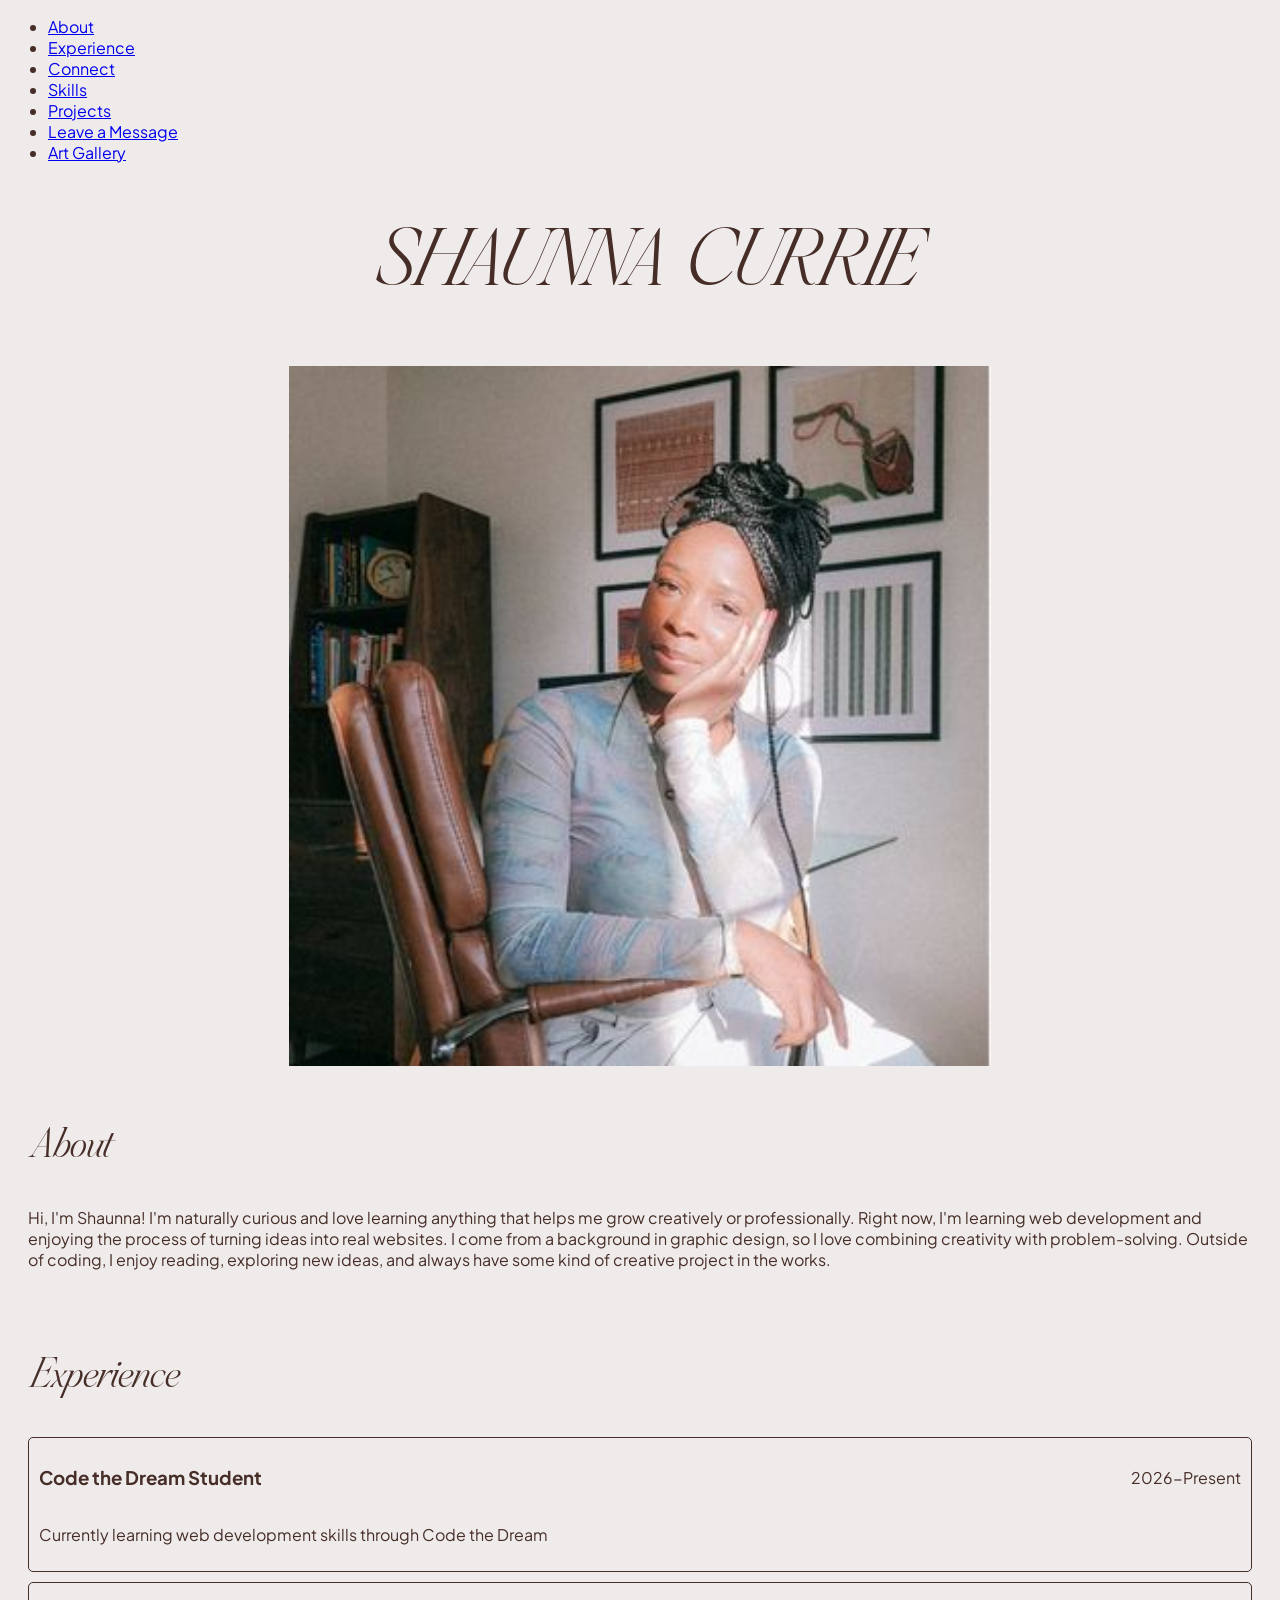
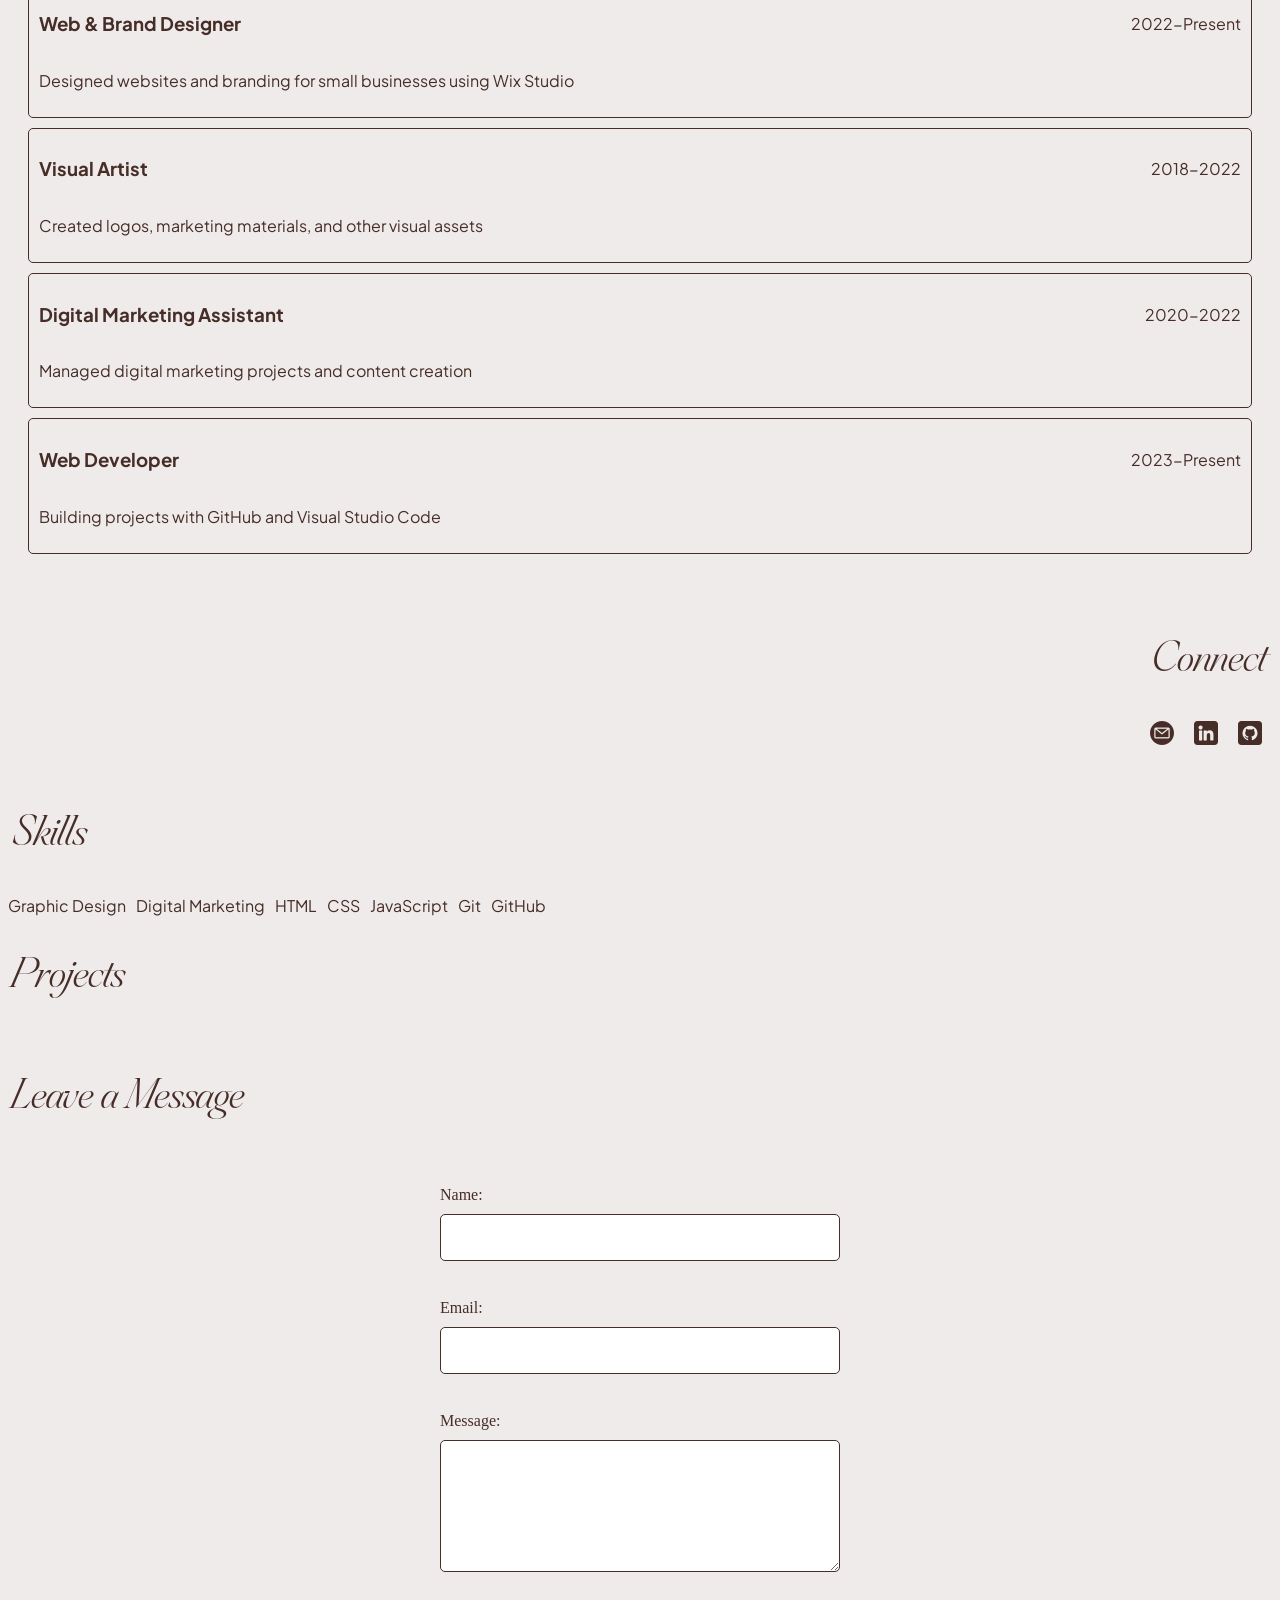
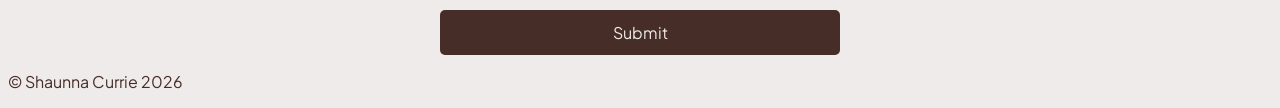
==== commit d682a11a: "Add Art Gallery Open API project" ====
--- a/index.html
+++ b/index.html
@@ -22,6 +22,7 @@
         <li><a href="#Skills">Skills</a></li>
         <li><a href="#Projects">Projects</a></li>
         <li><a href="#leave_message">Leave a Message</a></li>
+        <li><a href="api.html">Art Gallery</a></li>
     </ul>
 </nav>
 
